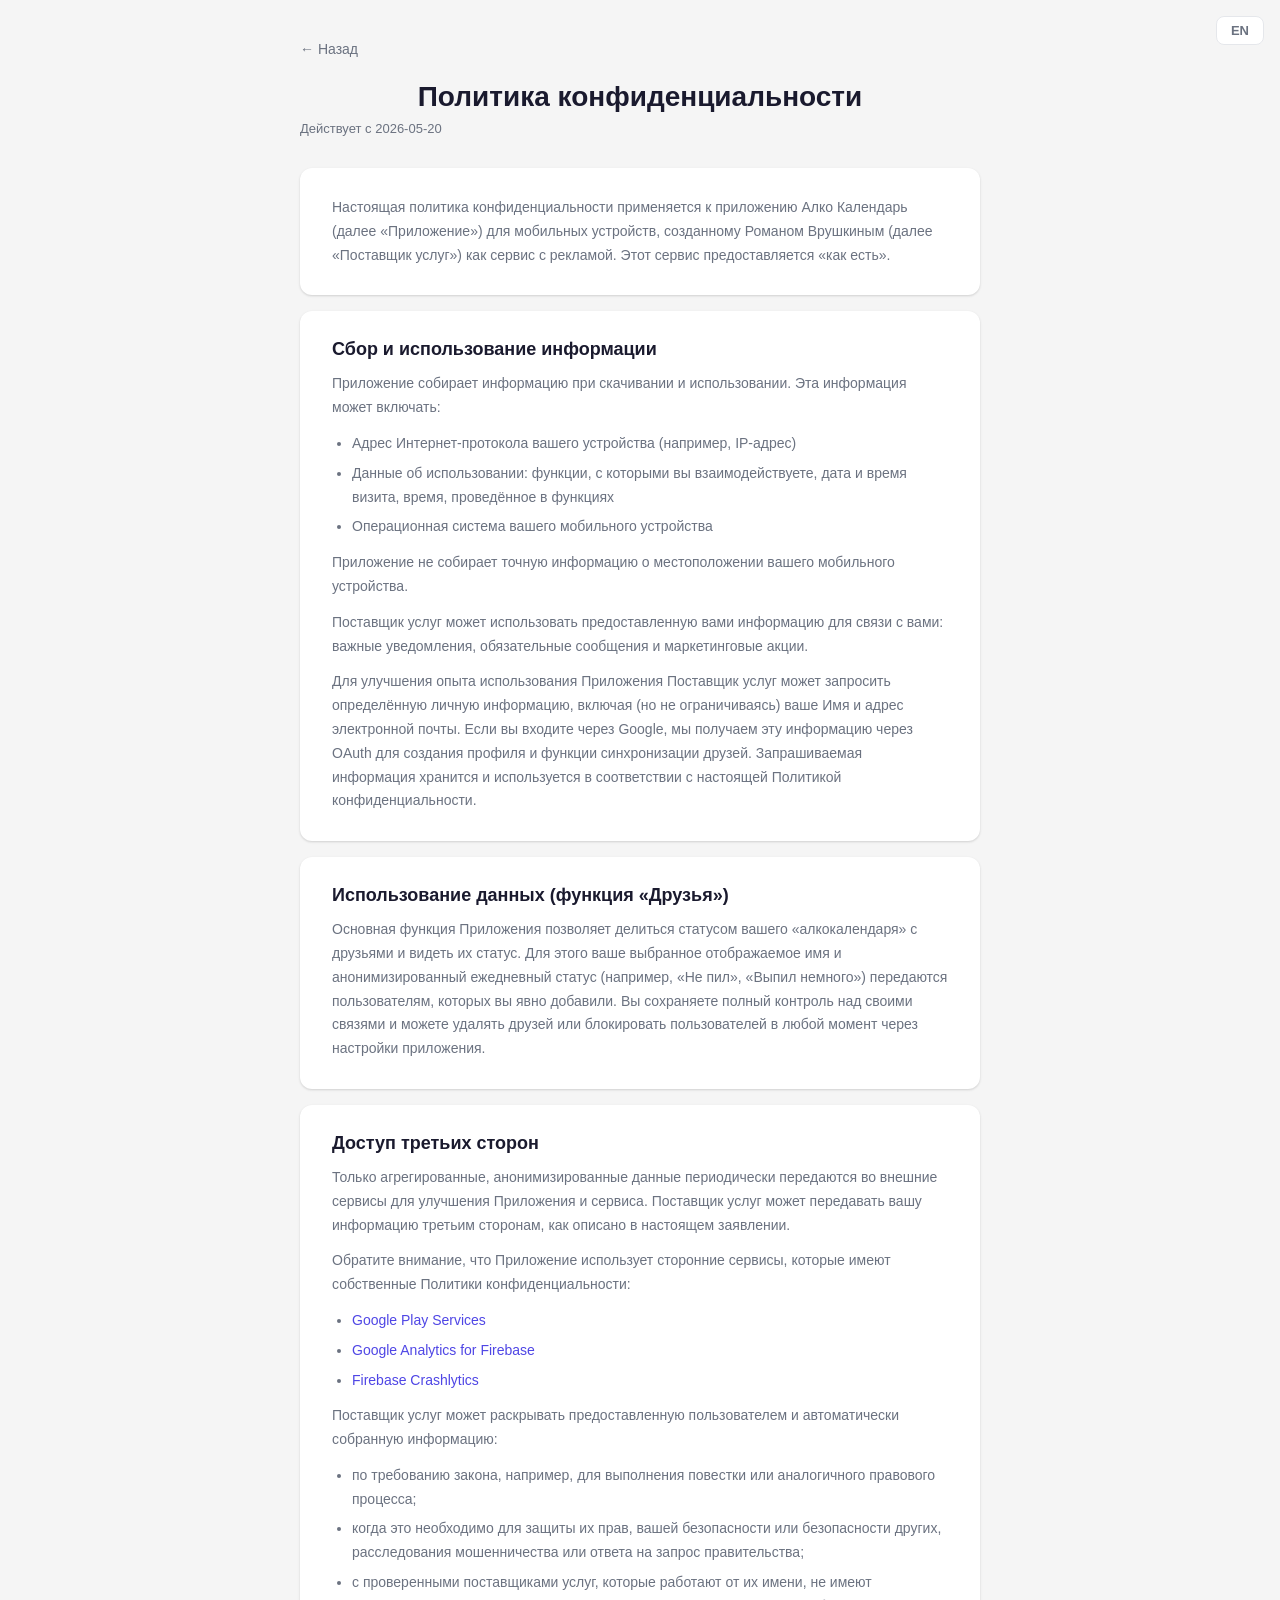
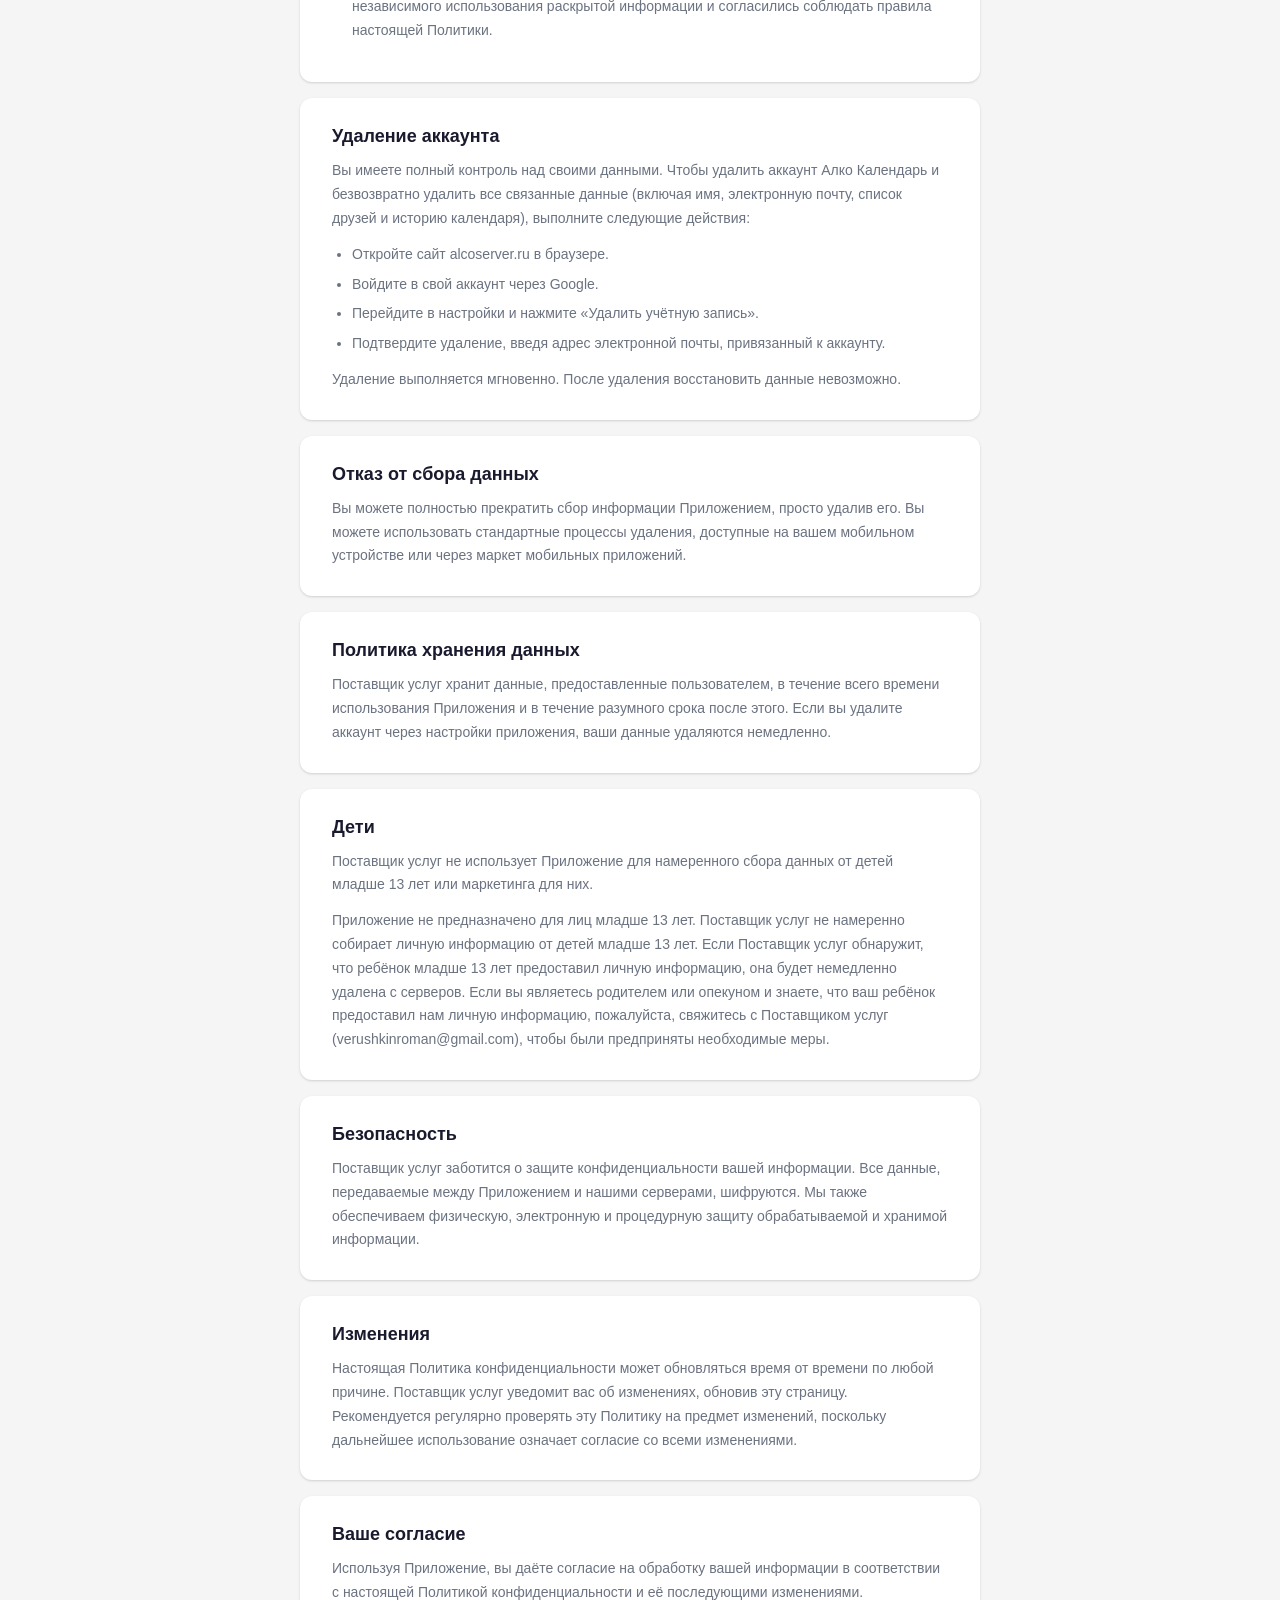
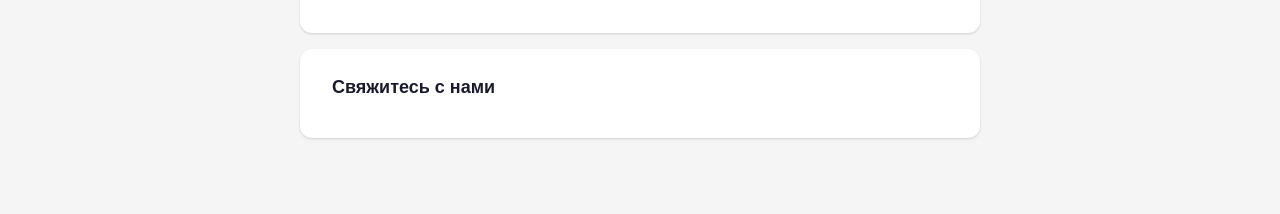
==== web/privacy.html @ fe9a674b "added privacy" ====
<!DOCTYPE html>
<html lang="ru">
<head>
    <meta charset="UTF-8">
    <meta name="viewport" content="width=device-width, initial-scale=1.0">
    <title>Privacy Policy - Alco Calendar</title>
    <link rel="icon" type="image/svg+xml" href="img/logo.svg">
    <link rel="stylesheet" href="css/style.css">
    <style>
        body {
            align-items: flex-start;
            justify-content: center;
        }
        #privacy-page {
            width: 100%;
            max-width: 720px;
            padding: 40px 20px 60px;
        }
        .privacy-header {
            margin-bottom: 32px;
        }
        .privacy-header h1 {
            font-size: 28px;
            margin-bottom: 4px;
        }
        .privacy-header .effective-date {
            color: var(--text-secondary);
            font-size: 13px;
            margin-top: 8px;
        }
        .privacy-card {
            background: var(--card-bg);
            border-radius: var(--radius);
            box-shadow: var(--shadow);
            padding: 28px 32px;
            margin-bottom: 16px;
        }
        .privacy-card h2 {
            font-size: 18px;
            margin-bottom: 12px;
            color: var(--text);
        }
        .privacy-card p,
        .privacy-card li {
            color: var(--text-secondary);
            font-size: 14px;
            line-height: 1.7;
        }
        .privacy-card p {
            margin-bottom: 12px;
        }
        .privacy-card p:last-child {
            margin-bottom: 0;
        }
        .privacy-card ul {
            padding-left: 20px;
            margin-bottom: 12px;
        }
        .privacy-card li {
            margin-bottom: 6px;
        }
        .privacy-card a {
            color: var(--primary);
            text-decoration: none;
        }
        .privacy-card a:hover {
            text-decoration: underline;
        }
        .back-link {
            display: inline-block;
            margin-bottom: 24px;
            color: var(--text-secondary);
            font-size: 14px;
            text-decoration: none;
            transition: color 0.2s;
        }
        .back-link:hover {
            color: var(--primary);
        }
        @media (max-width: 480px) {
            #privacy-page {
                padding: 24px 12px 40px;
            }
            .privacy-card {
                padding: 20px;
            }
        }
    </style>
</head>
<body>
    <button id="lang-toggle" class="lang-toggle">EN</button>

    <div id="privacy-page">
        <a href="index.html" class="back-link" data-i18n="back_link">← Назад</a>

        <div class="privacy-header">
            <h1 data-i18n="pp_title">Политика конфиденциальности</h1>
            <p class="effective-date" data-i18n="pp_effective">Действует с 2026-05-20</p>
        </div>

        <div class="privacy-card">
            <p data-i18n="pp_intro">Настоящая политика конфиденциальности применяется к приложению Алко Календарь (далее &laquo;Приложение&raquo;) для мобильных устройств, созданному Романом Врушкиным (далее &laquo;Поставщик услуг&raquo;) как сервис с рекламой. Этот сервис предоставляется &laquo;как есть&raquo;.</p>
        </div>

        <div class="privacy-card">
            <h2 data-i18n="pp_collect_h">Сбор и использование информации</h2>
            <p data-i18n="pp_collect_1">Приложение собирает информацию при скачивании и использовании. Эта информация может включать:</p>
            <ul>
                <li data-i18n="pp_collect_ip">Адрес Интернет-протокола вашего устройства (например, IP-адрес)</li>
                <li data-i18n="pp_collect_usage">Данные об использовании: функции, с которыми вы взаимодействуете, дата и время визита, время, проведённое в функциях</li>
                <li data-i18n="pp_collect_os">Операционная система вашего мобильного устройства</li>
            </ul>
            <p data-i18n="pp_collect_2">Приложение не собирает точную информацию о местоположении вашего мобильного устройства.</p>
            <p data-i18n="pp_collect_3">Поставщик услуг может использовать предоставленную вами информацию для связи с вами: важные уведомления, обязательные сообщения и маркетинговые акции.</p>
            <p data-i18n="pp_collect_4">Для улучшения опыта использования Приложения Поставщик услуг может запросить определённую личную информацию, включая (но не ограничиваясь) ваше Имя и адрес электронной почты. Если вы входите через Google, мы получаем эту информацию через OAuth для создания профиля и функции синхронизации друзей. Запрашиваемая информация хранится и используется в соответствии с настоящей Политикой конфиденциальности.</p>
        </div>

        <div class="privacy-card">
            <h2 data-i18n="pp_friends_h">Использование данных (функция &laquo;Друзья&raquo;)</h2>
            <p data-i18n="pp_friends_1">Основная функция Приложения позволяет делиться статусом вашего &laquo;алкокалендаря&raquo; с друзьями и видеть их статус. Для этого ваше выбранное отображаемое имя и анонимизированный ежедневный статус (например, &laquo;Не пил&raquo;, &laquo;Выпил немного&raquo;) передаются пользователям, которых вы явно добавили. Вы сохраняете полный контроль над своими связями и можете удалять друзей или блокировать пользователей в любой момент через настройки приложения.</p>
        </div>

        <div class="privacy-card">
            <h2 data-i18n="pp_third_h">Доступ третьих сторон</h2>
            <p data-i18n="pp_third_1">Только агрегированные, анонимизированные данные периодически передаются во внешние сервисы для улучшения Приложения и сервиса. Поставщик услуг может передавать вашу информацию третьим сторонам, как описано в настоящем заявлении.</p>
            <p data-i18n="pp_third_2">Обратите внимание, что Приложение использует сторонние сервисы, которые имеют собственные Политики конфиденциальности:</p>
            <ul>
                <li><a href="https://policies.google.com/privacy" target="_blank">Google Play Services</a></li>
                <li><a href="https://firebase.google.com/support/privacy" target="_blank">Google Analytics for Firebase</a></li>
                <li><a href="https://firebase.google.com/support/privacy" target="_blank">Firebase Crashlytics</a></li>
            </ul>
            <p data-i18n="pp_third_3">Поставщик услуг может раскрывать предоставленную пользователем и автоматически собранную информацию:</p>
            <ul>
                <li data-i18n="pp_third_law">по требованию закона, например, для выполнения повестки или аналогичного правового процесса;</li>
                <li data-i18n="pp_third_rights">когда это необходимо для защиты их прав, вашей безопасности или безопасности других, расследования мошенничества или ответа на запрос правительства;</li>
                <li data-i18n="pp_third_trusted">с проверенными поставщиками услуг, которые работают от их имени, не имеют независимого использования раскрытой информации и согласились соблюдать правила настоящей Политики.</li>
            </ul>
        </div>

        <div class="privacy-card">
            <h2 data-i18n="pp_delete_h">Удаление аккаунта</h2>
            <p data-i18n="pp_delete_1">Вы имеете полный контроль над своими данными. Чтобы удалить аккаунт Алко Календарь и безвозвратно удалить все связанные данные (включая имя, электронную почту, список друзей и историю календаря), выполните следующие действия:</p>
            <ul>
                <li data-i18n="pp_delete_step1">Откройте сайт alcoserver.ru в браузере.</li>
                <li data-i18n="pp_delete_step2">Войдите в свой аккаунт через Google.</li>
                <li data-i18n="pp_delete_step3">Перейдите в настройки и нажмите &laquo;Удалить учётную запись&raquo;.</li>
                <li data-i18n="pp_delete_step4">Подтвердите удаление, введя адрес электронной почты, привязанный к аккаунту.</li>
            </ul>
            <p data-i18n="pp_delete_2">Удаление выполняется мгновенно. После удаления восстановить данные невозможно.</p>
        </div>

        <div class="privacy-card">
            <h2 data-i18n="pp_optout_h">Отказ от сбора данных</h2>
            <p data-i18n="pp_optout_1">Вы можете полностью прекратить сбор информации Приложением, просто удалив его. Вы можете использовать стандартные процессы удаления, доступные на вашем мобильном устройстве или через маркет мобильных приложений.</p>
        </div>

        <div class="privacy-card">
            <h2 data-i18n="pp_retention_h">Политика хранения данных</h2>
            <p data-i18n="pp_retention_1">Поставщик услуг хранит данные, предоставленные пользователем, в течение всего времени использования Приложения и в течение разумного срока после этого. Если вы удалите аккаунт через настройки приложения, ваши данные удаляются немедленно.</p>
        </div>

        <div class="privacy-card">
            <h2 data-i18n="pp_children_h">Дети</h2>
            <p data-i18n="pp_children_1">Поставщик услуг не использует Приложение для намеренного сбора данных от детей младше 13 лет или маркетинга для них.</p>
            <p data-i18n="pp_children_2">Приложение не предназначено для лиц младше 13 лет. Поставщик услуг не намеренно собирает личную информацию от детей младше 13 лет. Если Поставщик услуг обнаружит, что ребёнок младше 13 лет предоставил личную информацию, она будет немедленно удалена с серверов. Если вы являетесь родителем или опекуном и знаете, что ваш ребёнок предоставил нам личную информацию, пожалуйста, свяжитесь с Поставщиком услуг (verushkinroman@gmail.com), чтобы были предприняты необходимые меры.</p>
        </div>

        <div class="privacy-card">
            <h2 data-i18n="pp_security_h">Безопасность</h2>
            <p data-i18n="pp_security_1">Поставщик услуг заботится о защите конфиденциальности вашей информации. Все данные, передаваемые между Приложением и нашими серверами, шифруются. Мы также обеспечиваем физическую, электронную и процедурную защиту обрабатываемой и хранимой информации.</p>
        </div>

        <div class="privacy-card">
            <h2 data-i18n="pp_changes_h">Изменения</h2>
            <p data-i18n="pp_changes_1">Настоящая Политика конфиденциальности может обновляться время от времени по любой причине. Поставщик услуг уведомит вас об изменениях, обновив эту страницу. Рекомендуется регулярно проверять эту Политику на предмет изменений, поскольку дальнейшее использование означает согласие со всеми изменениями.</p>
        </div>

        <div class="privacy-card">
            <h2 data-i18n="pp_consent_h">Ваше согласие</h2>
            <p data-i18n="pp_consent_1">Используя Приложение, вы даёте согласие на обработку вашей информации в соответствии с настоящей Политикой конфиденциальности и её последующими изменениями.</p>
        </div>

        <div class="privacy-card">
            <h2 data-i18n="pp_contact_h">Свяжитесь с нами</h2>
            <p data-i18n="pp_contact_1"></p>
        </div>
    </div>

    <script>
        const privacyI18n = {
            ru: {
                back_link: '← Назад',
                pp_title: 'Политика конфиденциальности',
                pp_effective: 'Действует с 2026-05-20',
                pp_intro: 'Настоящая политика конфиденциальности применяется к приложению Алко Календарь (далее \u00abПриложение\u00bb) для мобильных устройств, созданному Романом Врушкиным (далее \u00abПоставщик услуг\u00bb) как сервис с рекламой. Этот сервис предоставляется \u00abкак есть\u00bb.',
                pp_collect_h: 'Сбор и использование информации',
                pp_collect_1: 'Приложение собирает информацию при скачивании и использовании. Эта информация может включать:',
                pp_collect_ip: 'Адрес Интернет-протокола вашего устройства (например, IP-адрес)',
                pp_collect_usage: 'Данные об использовании: функции, с которыми вы взаимодействуете, дата и время визита, время, проведённое в функциях',
                pp_collect_os: 'Операционная система вашего мобильного устройства',
                pp_collect_2: 'Приложение не собирает точную информацию о местоположении вашего мобильного устройства.',
                pp_collect_3: 'Поставщик услуг может использовать предоставленную вами информацию для связи с вами: важные уведомления, обязательные сообщения и маркетинговые акции.',
                pp_collect_4: 'Для улучшения опыта использования Приложения Поставщик услуг может запросить определённую личную информацию, включая (но не ограничиваясь) ваше Имя и адрес электронной почты. Если вы входите через Google, мы получаем эту информацию через OAuth для создания профиля и функции синхронизации друзей. Запрашиваемая информация хранится и используется в соответствии с настоящей Политикой конфиденциальности.',
                pp_friends_h: 'Использование данных (функция \u00abДрузья\u00bb)',
                pp_friends_1: 'Основная функция Приложения позволяет делиться статусом вашего \u00абалкокалендаря\u00bb с друзьями и видеть их статус. Для этого ваше выбранное отображаемое имя и анонимизированный ежедневный статус (например, \u00abНе пил\u00bb, \u00abВыпил немного\u00bb) передаются пользователям, которых вы явно добавили. Вы сохраняете полный контроль над своими связями и можете удалять друзей или блокировать пользователей в любой момент через настройки приложения.',
                pp_third_h: 'Доступ третьих сторон',
                pp_third_1: 'Только агрегированные, анонимизированные данные периодически передаются во внешние сервисы для улучшения Приложения и сервиса. Поставщик услуг может передавать вашу информацию третьим сторонам, как описано в настоящем заявлении.',
                pp_third_2: 'Обратите внимание, что Приложение использует сторонние сервисы, которые имеют собственные Политики конфиденциальности:',
                pp_third_3: 'Поставщик услуг может раскрывать предоставленную пользователем и автоматически собранную информацию:',
                pp_third_law: 'по требованию закона, например, для выполнения повестки или аналогичного правового процесса;',
                pp_third_rights: 'когда это необходимо для защиты их прав, вашей безопасности или безопасности других, расследования мошенничества или ответа на запрос правительства;',
                pp_third_trusted: 'с проверенными поставщиками услуг, которые работают от их имени, не имеют независимого использования раскрытой информации и согласились соблюдать правила настоящей Политики.',
                pp_delete_h: 'Удаление аккаунта',
                pp_delete_1: 'Вы имеете полный контроль над своими данными. Чтобы удалить аккаунт Алко Календарь и безвозвратно удалить все связанные данные (включая имя, электронную почту, список друзей и историю календаря), выполните следующие действия:',
                pp_delete_step1: 'Откройте сайт alcoserver.ru в браузере.',
                pp_delete_step2: 'Войдите в свой аккаунт через Google.',
                pp_delete_step3: 'Перейдите в настройки и нажмите \u00abУдалить учётную запись\u00bb.',
                pp_delete_step4: 'Подтвердите удаление, введя адрес электронной почты, привязанный к аккаунту.',
                pp_delete_2: 'Удаление выполняется мгновенно. После удаления восстановить данные невозможно.',
                pp_optout_h: 'Отказ от сбора данных',
                pp_optout_1: 'Вы можете полностью прекратить сбор информации Приложением, просто удалив его. Вы можете использовать стандартные процессы удаления, доступные на вашем мобильном устройстве или через маркет мобильных приложений.',
                pp_retention_h: 'Политика хранения данных',
                pp_retention_1: 'Поставщик услуг хранит данные, предоставленные пользователем, в течение всего времени использования Приложения и в течение разумного срока после этого. Если вы удалите аккаунт через настройки приложения, ваши данные удаляются немедленно.',
                pp_children_h: 'Дети',
                pp_children_1: 'Поставщик услуг не использует Приложение для намеренного сбора данных от детей младше 13 лет или маркетинга для них.',
                pp_children_2: 'Приложение не предназначено для лиц младше 13 лет. Поставщик услуг не намеренно собирает личную информацию от детей младше 13 лет. Если Поставщик услуг обнаружит, что ребёнок младше 13 лет предоставил личную информацию, она будет немедленно удалена с серверов. Если вы являетесь родителем или опекуном и знаете, что ваш ребёнок предоставил нам личную информацию, пожалуйста, свяжитесь с Поставщиком услуг (verushkinroman@gmail.com), чтобы были предприняты необходимые меры.',
                pp_security_h: 'Безопасность',
                pp_security_1: 'Поставщик услуг заботится о защите конфиденциальности вашей информации. Все данные, передаваемые между Приложением и нашими серверами, шифруются. Мы также обеспечиваем физическую, электронную и процедурную защиту обрабатываемой и хранимой информации.',
                pp_changes_h: 'Изменения',
                pp_changes_1: 'Настоящая Политика конфиденциальности может обновляться время от времени по любой причине. Поставщик услуг уведомит вас об изменениях, обновив эту страницу. Рекомендуется регулярно проверять эту Политику на предмет изменений, поскольку дальнейшее использование означает согласие со всеми изменениями.',
                pp_consent_h: 'Ваше согласие',
                pp_consent_1: 'Используя Приложение, вы даёте согласие на обработку вашей информации в соответствии с настоящей Политикой конфиденциальности и её последующими изменениями.',
                pp_contact_h: 'Свяжитесь с нами',
                pp_contact_1: 'Если у вас есть вопросы о конфиденциальности при использовании Приложения или о практиках, пожалуйста, свяжитесь с Поставщиком услуг по электронной почте: <a href="mailto:verushkinroman@gmail.com">verushkinroman@gmail.com</a>',
            },
            en: {
                back_link: '← Back',
                pp_title: 'Privacy Policy',
                pp_effective: 'Effective as of 2026-05-20',
                pp_intro: 'This privacy policy applies to the Alco Calendar app (hereby referred to as "Application") for mobile devices, created by Verushkin Roman (hereby referred to as "Service Provider") as an Ad Supported service. This service is intended for use "AS IS".',
                pp_collect_h: 'Information Collection and Use',
                pp_collect_1: 'The Application collects information when you download and use it. This information may include:',
                pp_collect_ip: 'Your device\'s Internet Protocol address (e.g. IP address)',
                pp_collect_usage: 'Usage data, such as the features you interact with, the time and date of your visit, and time spent on those features',
                pp_collect_os: 'The operating system you use on your mobile device',
                pp_collect_2: 'The Application does not gather precise information about the location of your mobile device.',
                pp_collect_3: 'The Service Provider may use the information you provide to contact you from time to time with important information, required notices, and marketing promotions.',
                pp_collect_4: 'For a better experience while using the Application, the Service Provider may require you to provide certain personally identifiable information. This includes, but is not limited to, your Name and Email address. If you choose to sign in with Google, we access this information via OAuth to create your profile and enable the friends sync feature. The information that the Service Provider requests will be retained and used as described in this privacy policy.',
                pp_friends_h: 'How Your Data is Used (Friends Feature)',
                pp_friends_1: 'The core feature of the Application allows you to share your "drinking calendar" status with friends and view theirs. To enable this, your chosen display name and anonymized daily status (e.g., "Didn\'t drink", "Drank a little") are shared with the users you explicitly connect with. You remain in full control of your connections and can remove friends or block users at any time via the in-app settings.',
                pp_third_h: 'Third Party Access',
                pp_third_1: 'Only aggregated, anonymized data is periodically transmitted to external services to aid the Service Provider in improving the Application and their service. The Service Provider may share your information with third parties in the ways described in this privacy statement.',
                pp_third_2: 'Please note that the Application utilizes third-party services that have their own Privacy Policy about handling data. Below are the links to the Privacy Policy of the third-party service providers used by the Application:',
                pp_third_3: 'The Service Provider may disclose User Provided and Automatically Collected Information:',
                pp_third_law: 'as required by law, such as to comply with a subpoena or similar legal process;',
                pp_third_rights: 'when they believe in good faith that disclosure is necessary to protect their rights, protect your safety or the safety of others, investigate fraud, or respond to a government request;',
                pp_third_trusted: 'with their trusted service providers who work on their behalf, do not have an independent use of the information we disclose to them, and have agreed to adhere to the rules set forth in this privacy statement.',
                pp_delete_h: 'Account Deletion',
                pp_delete_1: 'You have full control over your data. To delete your Alco Calendar account and permanently remove all associated data (including your name, email, friends list, and calendar history) from our servers, follow these steps:',
                pp_delete_step1: 'Open the Alco Calendar website at alcoserver.ru in your browser.',
                pp_delete_step2: 'Sign in to your account via Google.',
                pp_delete_step3: 'Navigate to Settings and tap on "Delete Account".',
                pp_delete_step4: 'Follow the on-screen instructions, which include verifying your identity by entering your email address.',
                pp_delete_2: 'In-app deletion is instant. Once deleted, your data cannot be recovered.',
                pp_optout_h: 'Opt-Out Rights',
                pp_optout_1: 'You can stop all collection of information by the Application easily by uninstalling it. You may use the standard uninstall processes available as part of your mobile device or via the mobile application marketplace or network.',
                pp_retention_h: 'Data Retention Policy',
                pp_retention_1: 'The Service Provider will retain User Provided data for as long as you use the Application and for a reasonable time thereafter. If you choose to delete your account via the in-app settings, your data is wiped immediately.',
                pp_children_h: 'Children',
                pp_children_1: 'The Service Provider does not use the Application to knowingly solicit data from or market to children under the age of 13.',
                pp_children_2: 'The Application does not address anyone under the age of 13. The Service Provider does not knowingly collect personally identifiable information from children under 13 years of age. In the case the Service Provider discovers that a child under 13 has provided personal information, the Service Provider will immediately delete this from their servers. If you are a parent or guardian and you are aware that your child has provided us with personal information, please contact the Service Provider (verushkinroman@gmail.com) so that they will be able to take the necessary actions.',
                pp_security_h: 'Security',
                pp_security_1: 'The Service Provider is concerned about safeguarding the confidentiality of your information. All data transmitted between the Application and our servers is encrypted in transit. We also provide physical, electronic, and procedural safeguards to protect the information we process and maintain.',
                pp_changes_h: 'Changes',
                pp_changes_1: 'This Privacy Policy may be updated from time to time for any reason. The Service Provider will notify you of any changes to the Privacy Policy by updating this page with the new Privacy Policy. You are advised to consult this Privacy Policy regularly for any changes, as continued use is deemed approval of all changes.',
                pp_consent_h: 'Your Consent',
                pp_consent_1: 'By using the Application, you are consenting to the processing of your information as set forth in this Privacy Policy now and as amended by us.',
                pp_contact_h: 'Contact Us',
                pp_contact_1: 'If you have any questions regarding privacy while using the Application, or have questions about the practices, please contact the Service Provider via email at verushkinroman@gmail.com',
            },
        };

        let currentLang = 'ru';

        function detectLang() {
            const stored = localStorage.getItem('lang');
            if (stored) return stored;
            const browser = (navigator.language || navigator.userLanguage || '').slice(0, 2);
            return privacyI18n[browser] ? browser : 'ru';
        }

        function t(key) {
            return privacyI18n[currentLang][key] || privacyI18n['ru'][key] || key;
        }

        function applyLang(lang) {
            currentLang = lang;
            localStorage.setItem('lang', lang);
            document.documentElement.lang = lang;

            document.querySelectorAll('[data-i18n]').forEach(el => {
                const key = el.getAttribute('data-i18n');
                if (key === 'pp_contact_1') {
                    el.innerHTML = t(key);
                } else {
                    el.textContent = t(key);
                }
            });

            const toggle = document.getElementById('lang-toggle');
            if (toggle) toggle.textContent = currentLang === 'ru' ? 'EN' : 'RU';
        }

        applyLang(detectLang());
        document.getElementById('lang-toggle').addEventListener('click', () => {
            applyLang(currentLang === 'ru' ? 'en' : 'ru');
        });
    </script>
</body>
</html>
---- web/css/style.css ----
*, *::before, *::after {
    margin: 0;
    padding: 0;
    box-sizing: border-box;
}

:root {
    --bg: #f5f5f5;
    --card-bg: #ffffff;
    --text: #1a1a2e;
    --text-secondary: #6b7280;
    --border: #e5e7eb;
    --primary: #4f46e5;
    --primary-hover: #4338ca;
    --danger: #ef4444;
    --danger-hover: #dc2626;
    --danger-bg: #fef2f2;
    --danger-border: #fecaca;
    --shadow: 0 1px 3px rgba(0, 0, 0, 0.1), 0 1px 2px rgba(0, 0, 0, 0.06);
    --shadow-lg: 0 10px 15px -3px rgba(0, 0, 0, 0.1), 0 4px 6px -2px rgba(0, 0, 0, 0.05);
    --radius: 12px;
    --radius-sm: 8px;
}

body {
    font-family: -apple-system, BlinkMacSystemFont, 'Segoe UI', Roboto, 'Helvetica Neue', Arial, sans-serif;
    background: var(--bg);
    color: var(--text);
    min-height: 100vh;
    display: flex;
    align-items: center;
    justify-content: center;
}

#app {
    width: 100%;
    max-width: 480px;
    padding: 20px;
}

.screen {
    display: none;
}

.screen.active {
    display: block;
}

.card {
    background: var(--card-bg);
    border-radius: var(--radius);
    box-shadow: var(--shadow);
    padding: 32px;
    margin-bottom: 16px;
}

.card h3 {
    font-size: 18px;
    margin-bottom: 8px;
}

.card p {
    color: var(--text-secondary);
    font-size: 14px;
    line-height: 1.6;
}

.logo {
    display: flex;
    justify-content: center;
    margin-bottom: 16px;
    color: var(--primary);
}

h1 {
    text-align: center;
    font-size: 28px;
    font-weight: 700;
    margin-bottom: 8px;
}

.subtitle {
    text-align: center;
    color: var(--text-secondary);
    margin-bottom: 28px;
    font-size: 15px;
}

.google-btn {
    display: flex;
    align-items: center;
    justify-content: center;
    gap: 12px;
    width: 100%;
    padding: 12px 24px;
    border: 1px solid var(--border);
    border-radius: var(--radius-sm);
    background: var(--card-bg);
    cursor: pointer;
    font-size: 16px;
    font-weight: 500;
    color: var(--text);
    transition: background 0.2s, box-shadow 0.2s;
}

.google-btn:hover {
    background: #f9fafb;
    box-shadow: var(--shadow);
}

.google-btn:active {
    background: #f3f4f6;
}

.google-btn:disabled {
    opacity: 0.6;
    cursor: not-allowed;
}

header {
    margin-bottom: 24px;
}

.header-content {
    display: flex;
    align-items: center;
    justify-content: space-between;
}

.header-content h1 {
    font-size: 20px;
    margin: 0;
}

.logout-btn {
    padding: 8px 16px;
    border: 1px solid var(--border);
    border-radius: var(--radius-sm);
    background: var(--card-bg);
    cursor: pointer;
    font-size: 14px;
    color: var(--text-secondary);
    transition: background 0.2s;
}

.logout-btn:hover {
    background: #f3f4f6;
}

.profile-card {
    padding: 24px;
}

.profile-header {
    display: flex;
    align-items: center;
    gap: 16px;
}

.avatar {
    width: 64px;
    height: 64px;
    border-radius: 50%;
    object-fit: cover;
}

.profile-info h2 {
    font-size: 20px;
    margin-bottom: 4px;
}

.profile-info p {
    font-size: 14px;
}

.danger-card {
    border: 1px solid var(--danger-border);
    background: var(--danger-bg);
}

.danger-card h3 {
    color: var(--danger);
}

.danger-card p {
    margin-bottom: 16px;
}

.delete-btn {
    padding: 10px 20px;
    border: none;
    border-radius: var(--radius-sm);
    background: var(--danger);
    color: white;
    cursor: pointer;
    font-size: 14px;
    font-weight: 500;
    transition: background 0.2s;
}

.delete-btn:hover:not(:disabled) {
    background: var(--danger-hover);
}

.delete-btn:disabled {
    opacity: 0.5;
    cursor: not-allowed;
}

.modal {
    display: none;
    position: fixed;
    top: 0;
    left: 0;
    right: 0;
    bottom: 0;
    background: rgba(0, 0, 0, 0.5);
    align-items: center;
    justify-content: center;
    z-index: 100;
    padding: 20px;
}

.modal.show {
    display: flex;
}

.modal-content {
    background: var(--card-bg);
    border-radius: var(--radius);
    box-shadow: var(--shadow-lg);
    padding: 32px;
    width: 100%;
    max-width: 420px;
}

.modal-content h3 {
    margin-bottom: 8px;
}

.modal-content > p {
    margin-bottom: 16px;
}

.modal-content input {
    width: 100%;
    padding: 10px 12px;
    border: 1px solid var(--border);
    border-radius: var(--radius-sm);
    font-size: 14px;
    outline: none;
    transition: border-color 0.2s;
}

.modal-content input:focus {
    border-color: var(--primary);
}

.error-text {
    color: var(--danger);
    font-size: 13px;
    margin-top: 8px;
    min-height: 20px;
}

.modal-actions {
    display: flex;
    justify-content: flex-end;
    gap: 12px;
    margin-top: 20px;
}

.btn-secondary {
    padding: 10px 20px;
    border: 1px solid var(--border);
    border-radius: var(--radius-sm);
    background: var(--card-bg);
    cursor: pointer;
    font-size: 14px;
    color: var(--text);
    transition: background 0.2s;
}

.btn-secondary:hover {
    background: #f3f4f6;
}

.toast {
    display: none;
    position: fixed;
    bottom: 24px;
    left: 50%;
    transform: translateX(-50%);
    background: var(--text);
    color: white;
    padding: 12px 24px;
    border-radius: var(--radius-sm);
    font-size: 14px;
    z-index: 200;
    box-shadow: var(--shadow-lg);
    animation: toast-in 0.3s ease;
}

.toast.show {
    display: block;
}

.toast.error {
    background: var(--danger);
}

.toast.success {
    background: #059669;
}

@keyframes toast-in {
    from {
        opacity: 0;
        transform: translateX(-50%) translateY(10px);
    }
    to {
        opacity: 1;
        transform: translateX(-50%) translateY(0);
    }
}

.lang-toggle {
    position: fixed;
    top: 16px;
    right: 16px;
    z-index: 50;
    padding: 6px 14px;
    border: 1px solid var(--border);
    border-radius: var(--radius-sm);
    background: var(--card-bg);
    cursor: pointer;
    font-size: 13px;
    font-weight: 600;
    color: var(--text-secondary);
    transition: background 0.2s;
}

.lang-toggle:hover {
    background: #f3f4f6;
}

@media (max-width: 480px) {
    #app {
        padding: 12px;
    }

    .card {
        padding: 20px;
    }

    .modal-content {
        padding: 24px;
    }
}
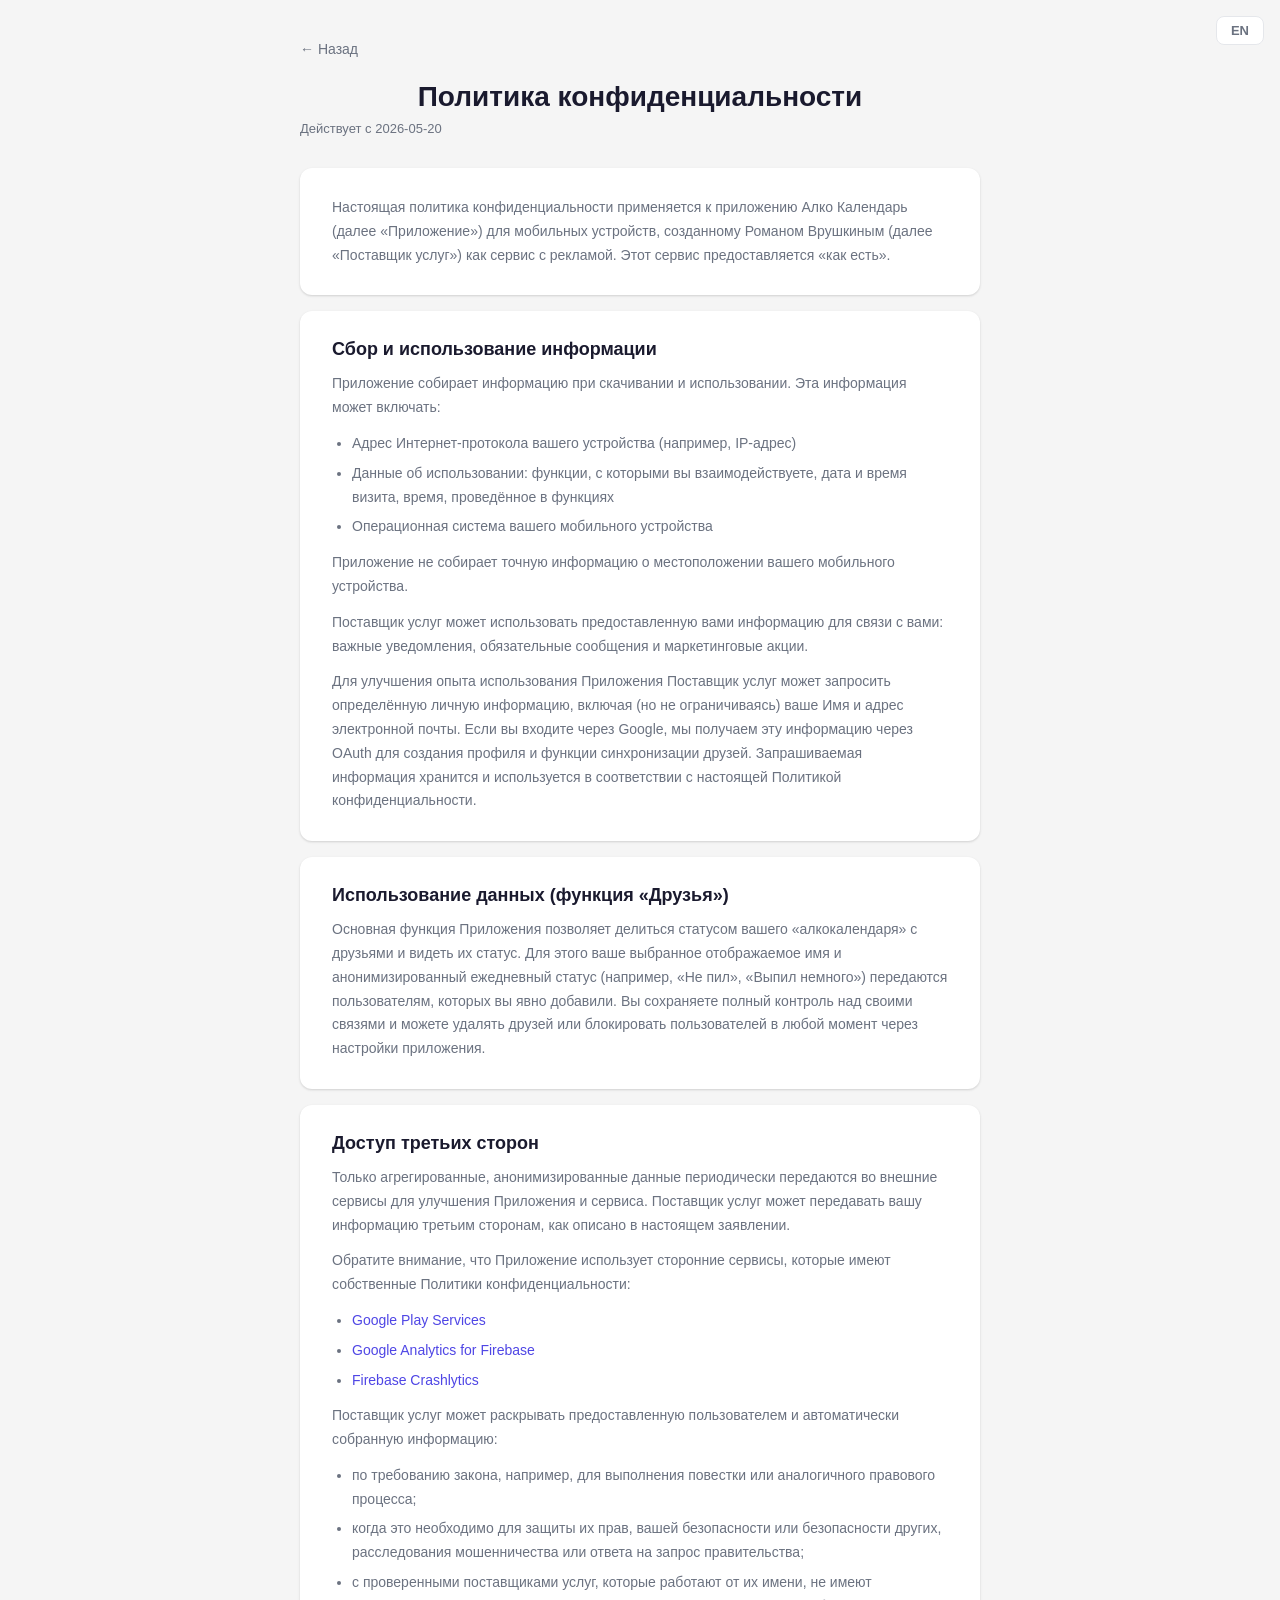
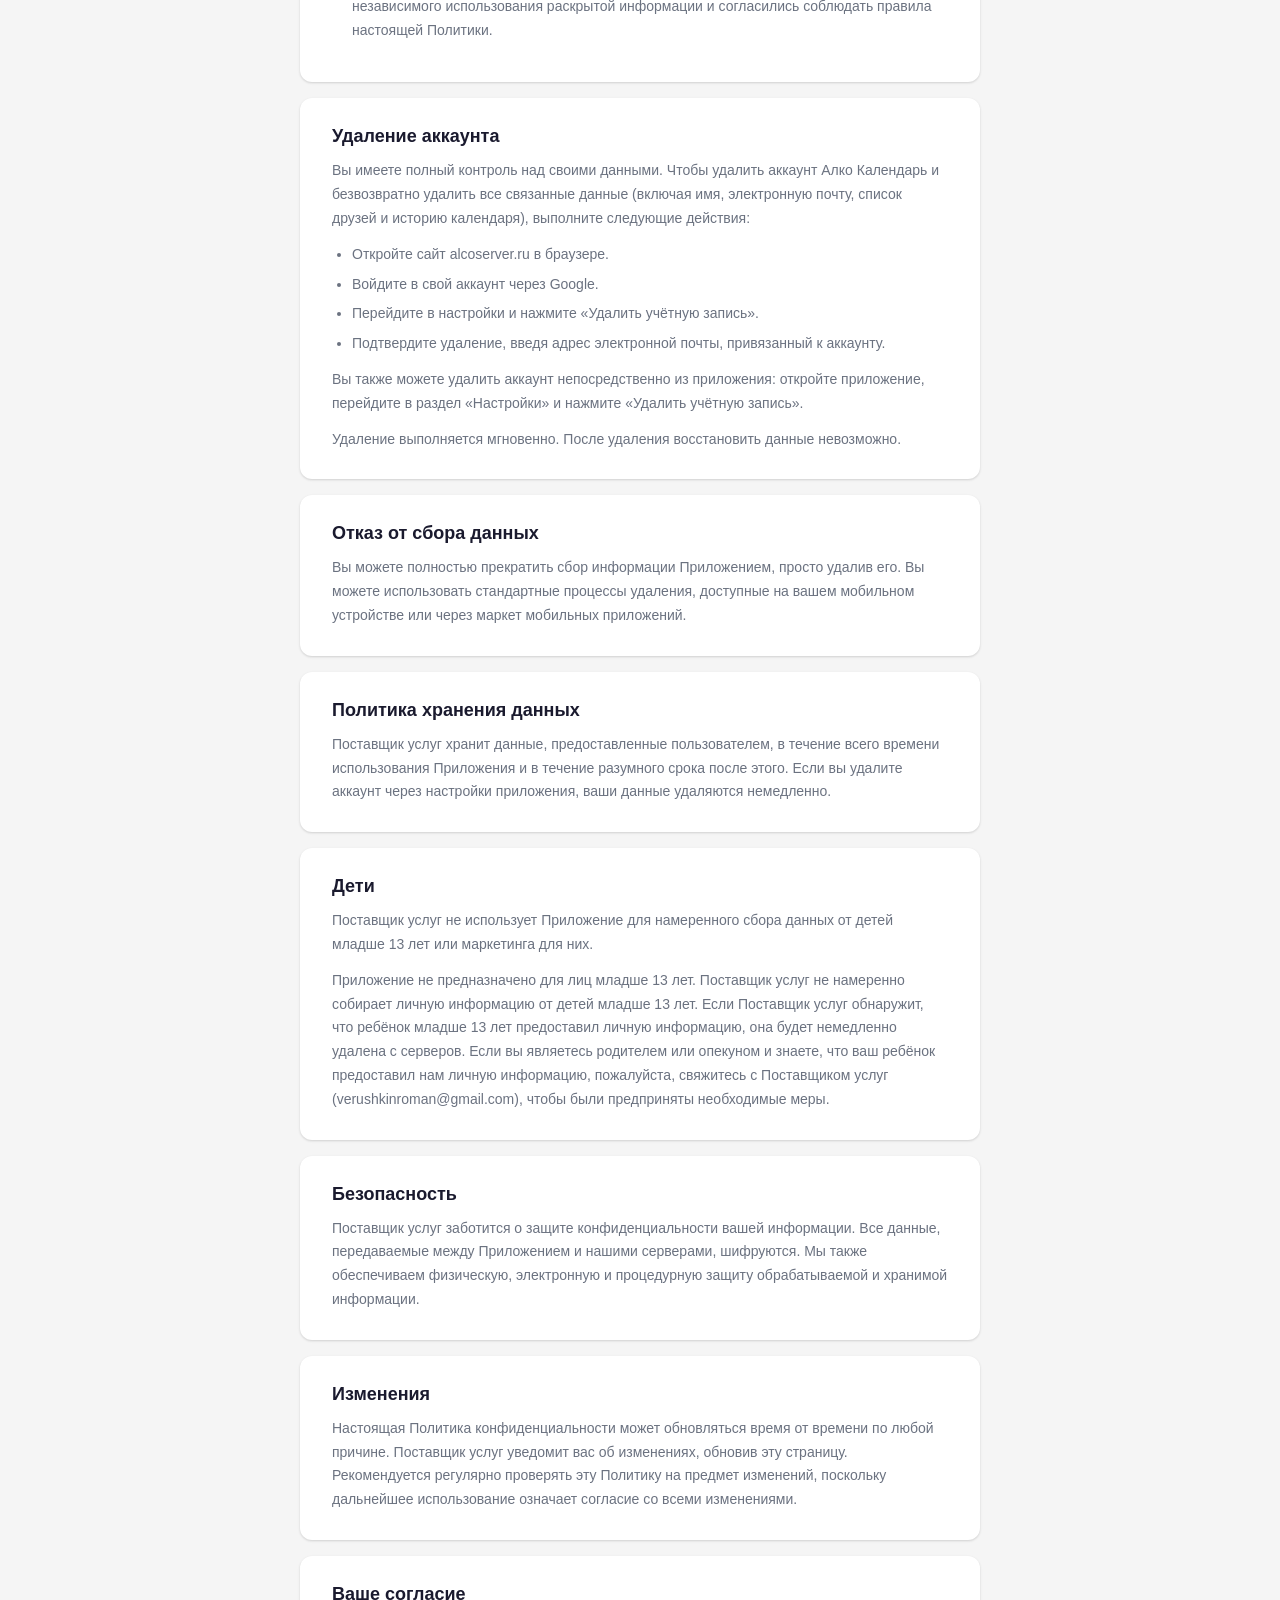
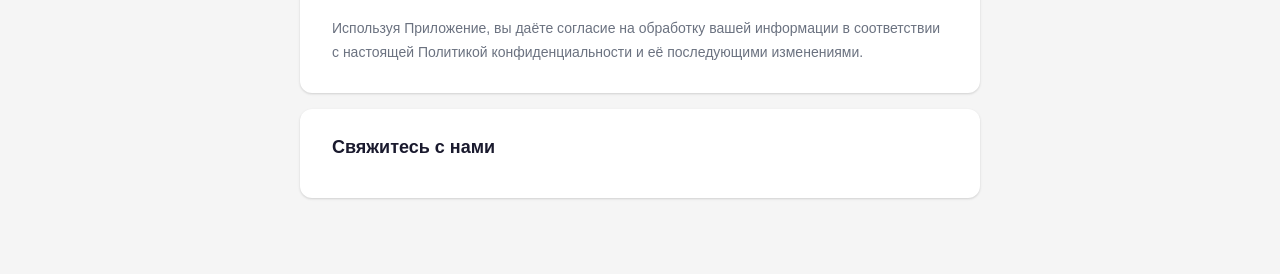
==== commit f1f835e9: "fix privacy language switch" ====
--- a/web/privacy.html
+++ b/web/privacy.html
@@ -146,6 +146,7 @@
                 <li data-i18n="pp_delete_step3">Перейдите в настройки и нажмите &laquo;Удалить учётную запись&raquo;.</li>
                 <li data-i18n="pp_delete_step4">Подтвердите удаление, введя адрес электронной почты, привязанный к аккаунту.</li>
             </ul>
+            <p data-i18n="pp_delete_3">Вы также можете удалить аккаунт непосредственно из приложения: откройте приложение, перейдите в раздел «Настройки» и нажмите «Удалить учётную запись».</p>
             <p data-i18n="pp_delete_2">Удаление выполняется мгновенно. После удаления восстановить данные невозможно.</p>
         </div>
 
@@ -216,6 +217,7 @@
                 pp_delete_step2: 'Войдите в свой аккаунт через Google.',
                 pp_delete_step3: 'Перейдите в настройки и нажмите \u00abУдалить учётную запись\u00bb.',
                 pp_delete_step4: 'Подтвердите удаление, введя адрес электронной почты, привязанный к аккаунту.',
+                pp_delete_3: 'Вы также можете удалить аккаунт непосредственно из приложения: откройте приложение, перейдите в раздел \u00abНастройки\u00bb и нажмите \u00abУдалить учётную запись\u00bb.',
                 pp_delete_2: 'Удаление выполняется мгновенно. После удаления восстановить данные невозможно.',
                 pp_optout_h: 'Отказ от сбора данных',
                 pp_optout_1: 'Вы можете полностью прекратить сбор информации Приложением, просто удалив его. Вы можете использовать стандартные процессы удаления, доступные на вашем мобильном устройстве или через маркет мобильных приложений.',
@@ -261,6 +263,7 @@
                 pp_delete_step2: 'Sign in to your account via Google.',
                 pp_delete_step3: 'Navigate to Settings and tap on "Delete Account".',
                 pp_delete_step4: 'Follow the on-screen instructions, which include verifying your identity by entering your email address.',
+                pp_delete_3: 'You can also delete your account directly from the app: open the app, go to Settings, and tap "Delete Account".',
                 pp_delete_2: 'In-app deletion is instant. Once deleted, your data cannot be recovered.',
                 pp_optout_h: 'Opt-Out Rights',
                 pp_optout_1: 'You can stop all collection of information by the Application easily by uninstalling it. You may use the standard uninstall processes available as part of your mobile device or via the mobile application marketplace or network.',
--- a/web/css/style.css
+++ b/web/css/style.css
@@ -117,6 +117,20 @@
     cursor: not-allowed;
 }
 
+.privacy-link {
+    display: block;
+    text-align: center;
+    margin-top: 16px;
+    color: var(--text-secondary);
+    font-size: 13px;
+    text-decoration: none;
+    transition: color 0.2s;
+}
+
+.privacy-link:hover {
+    color: var(--primary);
+}
+
 header {
     margin-bottom: 24px;
 }
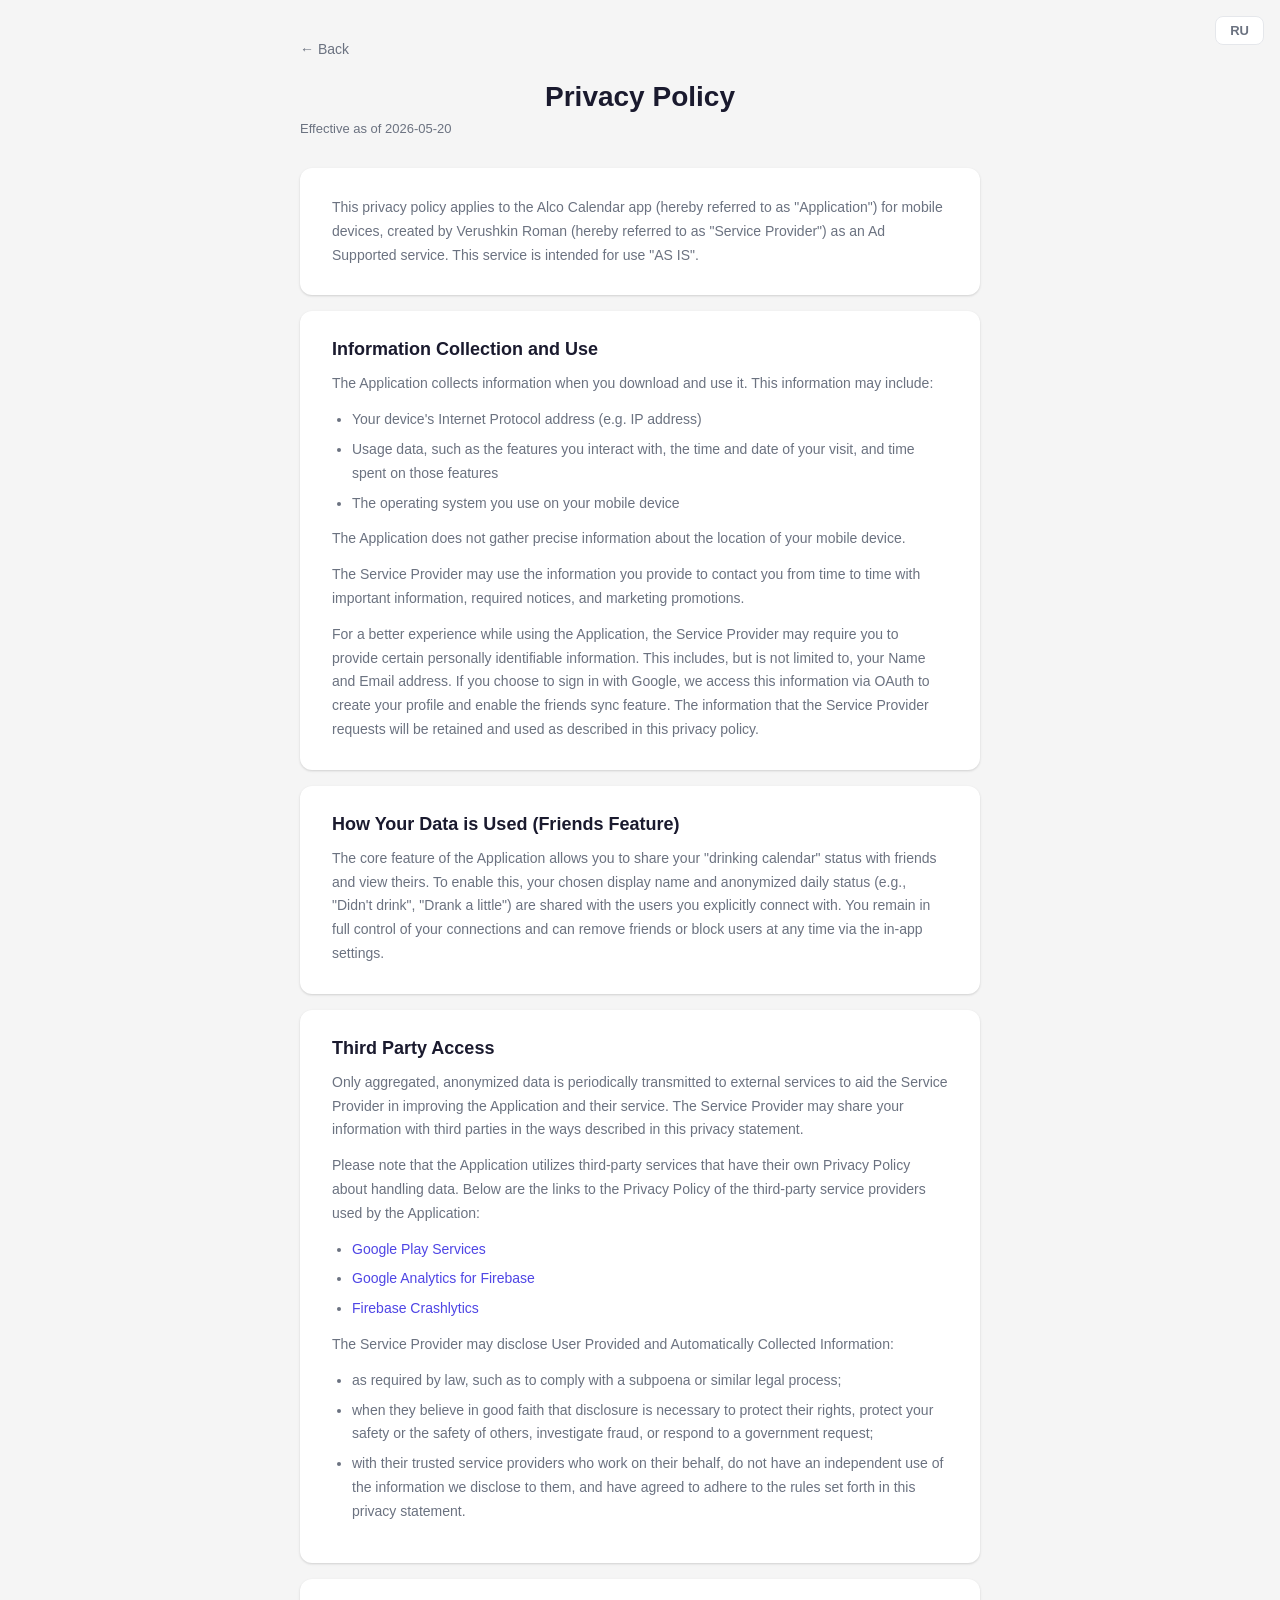
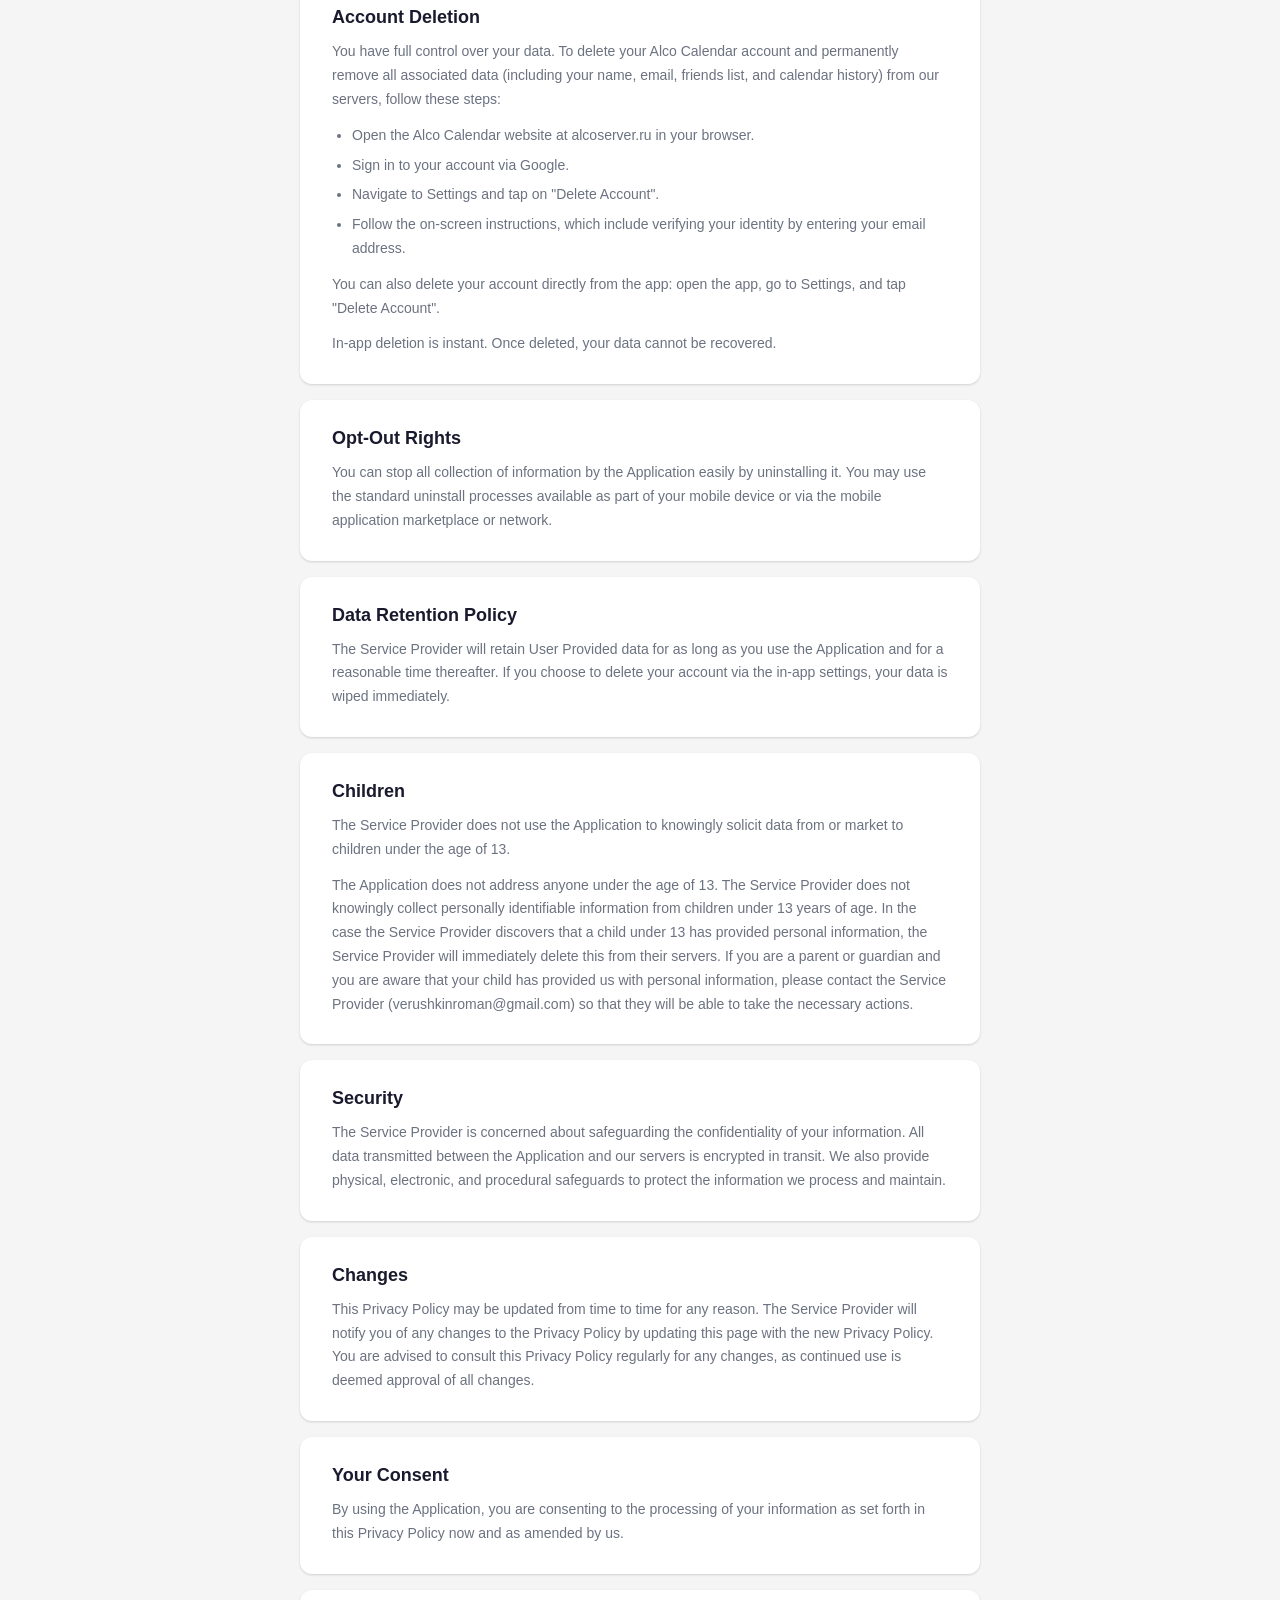
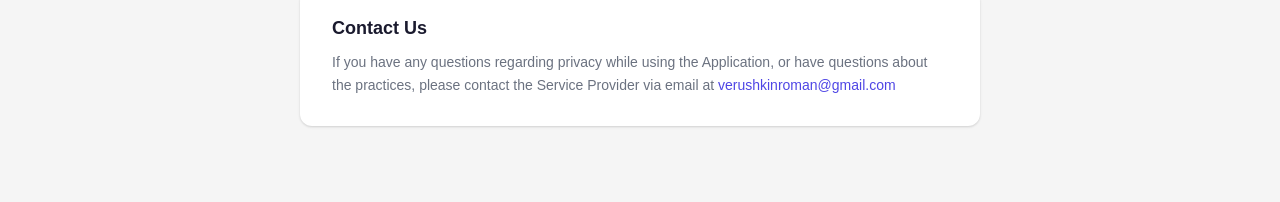
==== commit 3dbd6e99: "fix privacy language switch" ====
--- a/web/privacy.html
+++ b/web/privacy.html
@@ -183,7 +183,8 @@
 
         <div class="privacy-card">
             <h2 data-i18n="pp_contact_h">Свяжитесь с нами</h2>
-            <p data-i18n="pp_contact_1"></p>
+            <p lang="ru">Если у вас есть вопросы о конфиденциальности при использовании Приложения или о практиках, пожалуйста, свяжитесь с Поставщиком услуг по электронной почте: <a href="mailto:verushkinroman@gmail.com">verushkinroman@gmail.com</a></p>
+            <p lang="en" style="display:none">If you have any questions regarding privacy while using the Application, or have questions about the practices, please contact the Service Provider via email at <a href="mailto:verushkinroman@gmail.com">verushkinroman@gmail.com</a></p>
         </div>
     </div>
 
@@ -193,7 +194,7 @@
                 back_link: '← Назад',
                 pp_title: 'Политика конфиденциальности',
                 pp_effective: 'Действует с 2026-05-20',
-                pp_intro: 'Настоящая политика конфиденциальности применяется к приложению Алко Календарь (далее \u00abПриложение\u00bb) для мобильных устройств, созданному Романом Врушкиным (далее \u00abПоставщик услуг\u00bb) как сервис с рекламой. Этот сервис предоставляется \u00abкак есть\u00bb.',
+                pp_intro: 'Настоящая политика конфиденциальности применяется к приложению Алко Календарь (далее «Приложение») для мобильных устройств, созданному Романом Врушкиным (далее «Поставщик услуг») как сервис с рекламой. Этот сервис предоставляется «как есть».',
                 pp_collect_h: 'Сбор и использование информации',
                 pp_collect_1: 'Приложение собирает информацию при скачивании и использовании. Эта информация может включать:',
                 pp_collect_ip: 'Адрес Интернет-протокола вашего устройства (например, IP-адрес)',
@@ -202,8 +203,8 @@
                 pp_collect_2: 'Приложение не собирает точную информацию о местоположении вашего мобильного устройства.',
                 pp_collect_3: 'Поставщик услуг может использовать предоставленную вами информацию для связи с вами: важные уведомления, обязательные сообщения и маркетинговые акции.',
                 pp_collect_4: 'Для улучшения опыта использования Приложения Поставщик услуг может запросить определённую личную информацию, включая (но не ограничиваясь) ваше Имя и адрес электронной почты. Если вы входите через Google, мы получаем эту информацию через OAuth для создания профиля и функции синхронизации друзей. Запрашиваемая информация хранится и используется в соответствии с настоящей Политикой конфиденциальности.',
-                pp_friends_h: 'Использование данных (функция \u00abДрузья\u00bb)',
-                pp_friends_1: 'Основная функция Приложения позволяет делиться статусом вашего \u00абалкокалендаря\u00bb с друзьями и видеть их статус. Для этого ваше выбранное отображаемое имя и анонимизированный ежедневный статус (например, \u00abНе пил\u00bb, \u00abВыпил немного\u00bb) передаются пользователям, которых вы явно добавили. Вы сохраняете полный контроль над своими связями и можете удалять друзей или блокировать пользователей в любой момент через настройки приложения.',
+                pp_friends_h: 'Использование данных (функция «Друзья»)',
+                pp_friends_1: 'Основная функция Приложения позволяет делиться статусом вашего «алкокалендаря» с друзьями и видеть их статус. Для этого ваше выбранное отображаемое имя и анонимизированный ежедневный статус (например, «Не пил», «Выпил немного») передаются пользователям, которых вы явно добавили. Вы сохраняете полный контроль над своими связями и можете удалять друзей или блокировать пользователей в любой момент через настройки приложения.',
                 pp_third_h: 'Доступ третьих сторон',
                 pp_third_1: 'Только агрегированные, анонимизированные данные периодически передаются во внешние сервисы для улучшения Приложения и сервиса. Поставщик услуг может передавать вашу информацию третьим сторонам, как описано в настоящем заявлении.',
                 pp_third_2: 'Обратите внимание, что Приложение использует сторонние сервисы, которые имеют собственные Политики конфиденциальности:',
@@ -215,9 +216,9 @@
                 pp_delete_1: 'Вы имеете полный контроль над своими данными. Чтобы удалить аккаунт Алко Календарь и безвозвратно удалить все связанные данные (включая имя, электронную почту, список друзей и историю календаря), выполните следующие действия:',
                 pp_delete_step1: 'Откройте сайт alcoserver.ru в браузере.',
                 pp_delete_step2: 'Войдите в свой аккаунт через Google.',
-                pp_delete_step3: 'Перейдите в настройки и нажмите \u00abУдалить учётную запись\u00bb.',
+                pp_delete_step3: 'Перейдите в настройки и нажмите «Удалить учётную запись».',
                 pp_delete_step4: 'Подтвердите удаление, введя адрес электронной почты, привязанный к аккаунту.',
-                pp_delete_3: 'Вы также можете удалить аккаунт непосредственно из приложения: откройте приложение, перейдите в раздел \u00abНастройки\u00bb и нажмите \u00abУдалить учётную запись\u00bb.',
+                pp_delete_3: 'Вы также можете удалить аккаунт непосредственно из приложения: откройте приложение, перейдите в раздел «Настройки» и нажмите «Удалить учётную запись».',
                 pp_delete_2: 'Удаление выполняется мгновенно. После удаления восстановить данные невозможно.',
                 pp_optout_h: 'Отказ от сбора данных',
                 pp_optout_1: 'Вы можете полностью прекратить сбор информации Приложением, просто удалив его. Вы можете использовать стандартные процессы удаления, доступные на вашем мобильном устройстве или через маркет мобильных приложений.',
@@ -233,7 +234,6 @@
                 pp_consent_h: 'Ваше согласие',
                 pp_consent_1: 'Используя Приложение, вы даёте согласие на обработку вашей информации в соответствии с настоящей Политикой конфиденциальности и её последующими изменениями.',
                 pp_contact_h: 'Свяжитесь с нами',
-                pp_contact_1: 'Если у вас есть вопросы о конфиденциальности при использовании Приложения или о практиках, пожалуйста, свяжитесь с Поставщиком услуг по электронной почте: <a href="mailto:verushkinroman@gmail.com">verushkinroman@gmail.com</a>',
             },
             en: {
                 back_link: '← Back',
@@ -279,7 +279,6 @@
                 pp_consent_h: 'Your Consent',
                 pp_consent_1: 'By using the Application, you are consenting to the processing of your information as set forth in this Privacy Policy now and as amended by us.',
                 pp_contact_h: 'Contact Us',
-                pp_contact_1: 'If you have any questions regarding privacy while using the Application, or have questions about the practices, please contact the Service Provider via email at verushkinroman@gmail.com',
             },
         };
 
@@ -303,11 +302,11 @@
 
             document.querySelectorAll('[data-i18n]').forEach(el => {
                 const key = el.getAttribute('data-i18n');
-                if (key === 'pp_contact_1') {
-                    el.innerHTML = t(key);
-                } else {
-                    el.textContent = t(key);
-                }
+                el.textContent = t(key);
+            });
+
+            document.querySelectorAll('.privacy-card p[lang]').forEach(el => {
+                el.style.display = el.getAttribute('lang') === lang ? '' : 'none';
             });
 
             const toggle = document.getElementById('lang-toggle');
